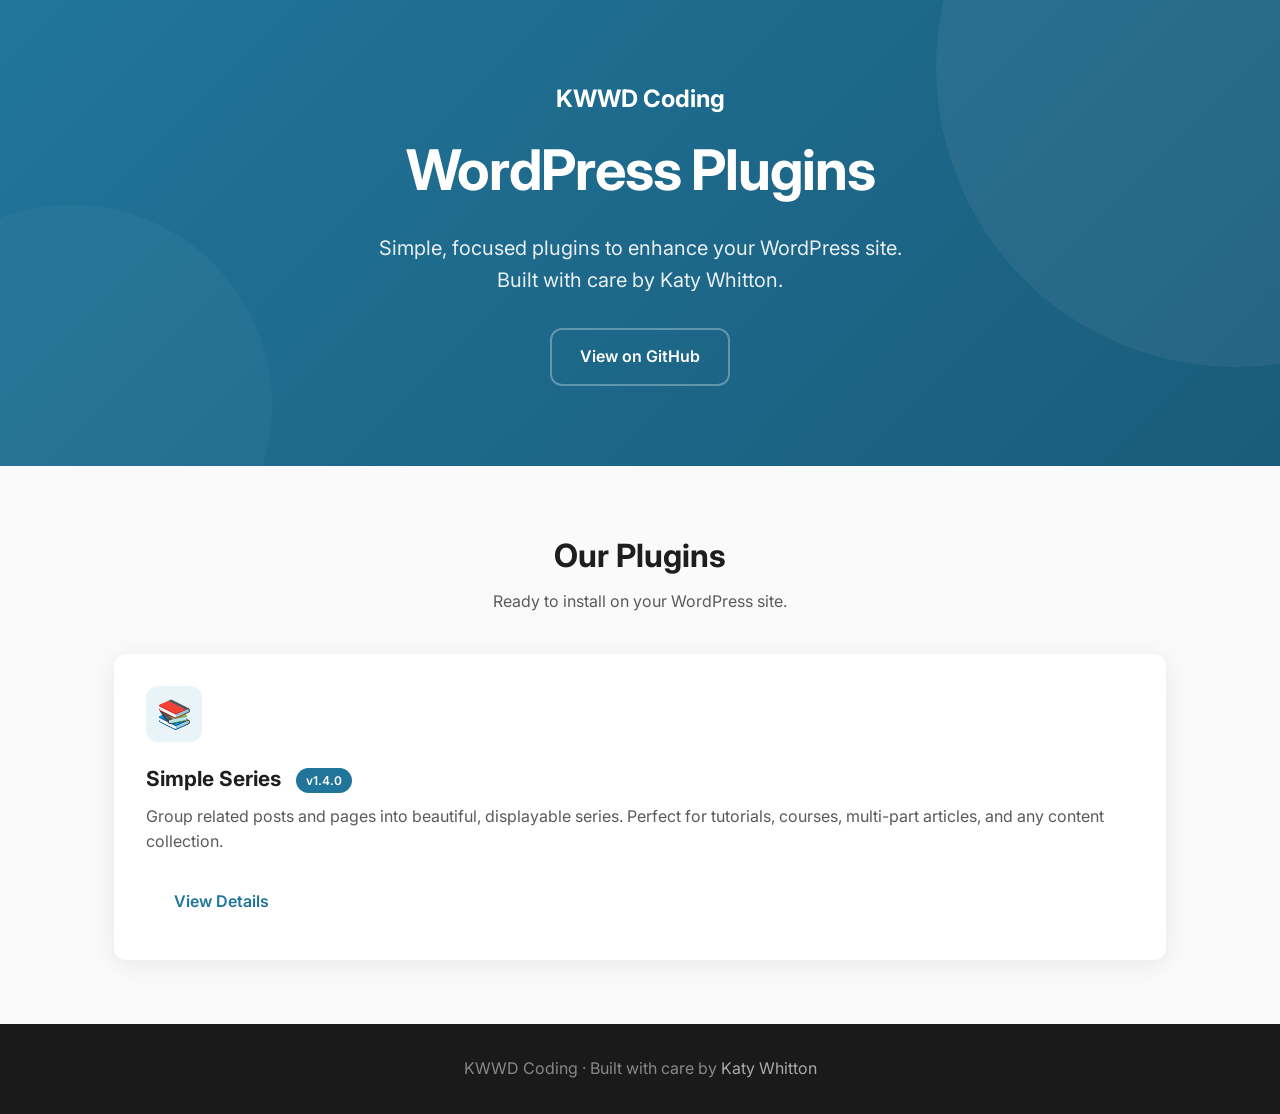
==== index.html @ b37bf4dc "v1.0 - Initial Commit - Initial commit for homepage and first plugin  page" ====
<!DOCTYPE html>
<html lang="en">
<head>
  <meta charset="UTF-8">
  <meta name="viewport" content="width=device-width, initial-scale=1.0">
  <title>KWWD WordPress Plugins</title>
  <link rel="preconnect" href="https://fonts.googleapis.com">
  <link rel="preconnect" href="https://fonts.gstatic.com" crossorigin>
  <link href="https://fonts.googleapis.com/css2?family=Inter:wght@400;500;600;700&display=swap" rel="stylesheet">
  <link rel="stylesheet" href="global.css">
</head>
<body>
  <section class="hero">
    <div class="hero-content">
      <div class="logo"><a href="https://github.com/KWWDCoding">KWWD Coding</a></div>
      <h1>WordPress Plugins</h1>
      <p class="intro">Simple, focused plugins to enhance your WordPress site. Built with care by Katy Whitton.</p>
      <div class="hero-buttons">
        <a href="https://github.com/KWWDCoding" class="btn btn-secondary">View on GitHub</a>
      </div>
    </div>
  </section>

  <section class="section">
    <div class="container">
      <div class="section-header">
        <h2>Our Plugins</h2>
        <p>Ready to install on your WordPress site.</p>
      </div>
      <div class="plugins-grid">
        <div class="plugin-card">
          <div class="plugin-icon">📚</div>
          <h3>Simple Series <span class="version">v1.4.0</span></h3>
          <p>Group related posts and pages into beautiful, displayable series. Perfect for tutorials, courses, multi-part articles, and any content collection.</p>
          <a href="kwwd-simple-series/index.html" class="btn btn-primary">View Details</a>
        </div>
      </div>
    </div>
  </section>

  <footer>
    <p>KWWD Coding · Built with care by <a href="https://www.kwwd.co.uk" target="_blank">Katy Whitton</a></p>
  </footer>
</body>
</html>
---- global.css ----
* {
      margin: 0;
      padding: 0;
      box-sizing: border-box;
    }

    :root {
      --primary: #21759b;
      --primary-dark: #1a5c7a;
      --primary-light: #e8f4f8;
      --accent: #d63638;
      --text: #1e1e1e;
      --text-muted: #5a5a5a;
      --bg: #fafafa;
      --card-bg: #ffffff;
      --border: #e0e0e0;
      --radius: 12px;
      --shadow: 0 4px 24px rgba(0,0,0,0.08);
    }

    body {
      font-family: 'Inter', -apple-system, BlinkMacSystemFont, sans-serif;
      line-height: 1.6;
      color: var(--text);
      background: var(--bg);
      min-height: 100vh;
    }
    /** INDEX **/
 .logo {
      font-size: 1.5rem;
      font-weight: 700;
      margin-bottom: 8px;
    }

    .logo a {
      color: white;
      text-decoration: none;
    }

    .plugins-grid {
      display: grid;
      grid-template-columns: repeat(auto-fit, minmax(340px, 1fr));
      gap: 24px;
      margin-top: 40px;
    }

    .plugin-card {
      background: var(--card-bg);
      border-radius: var(--radius);
      padding: 32px;
      box-shadow: var(--shadow);
      transition: transform 0.2s ease, box-shadow 0.2s ease;
      display: flex;
      flex-direction: column;
    }

    .plugin-card:hover {
      transform: translateY(-4px);
      box-shadow: 0 8px 32px rgba(0,0,0,0.12);
    }

    .plugin-icon {
      width: 56px;
      height: 56px;
      background: var(--primary-light);
      border-radius: 12px;
      display: flex;
      align-items: center;
      justify-content: center;
      margin-bottom: 20px;
      font-size: 28px;
    }

    .plugin-card h3 {
      font-size: 1.3rem;
      font-weight: 700;
      margin-bottom: 8px;
    }

    .plugin-card .version {
      display: inline-block;
      background: var(--primary);
      color: white;
      padding: 3px 10px;
      border-radius: 20px;
      font-size: 0.75rem;
      font-weight: 600;
      margin-left: 10px;
      vertical-align: middle;
    }

    .plugin-card p {
      color: var(--text-muted);
      flex-grow: 1;
      margin-bottom: 20px;
    }

    .plugin-card .btn {
      align-self: flex-start;
    }

    .intro {
      max-width: 600px;
      margin: 0 auto 48px;
      opacity: 0.9;
    }
    /** PAGES **/

    .hero {
      background: linear-gradient(135deg, var(--primary) 0%, var(--primary-dark) 100%);
      color: white;
      padding: 80px 24px;
      text-align: center;
      position: relative;
      overflow: hidden;
    }

    .hero::before {
      content: '';
      position: absolute;
      top: -50%;
      right: -20%;
      width: 600px;
      height: 600px;
      background: rgba(255,255,255,0.05);
      border-radius: 50%;
    }

    .hero::after {
      content: '';
      position: absolute;
      bottom: -30%;
      left: -10%;
      width: 400px;
      height: 400px;
      background: rgba(255,255,255,0.03);
      border-radius: 50%;
    }

    .hero-content {
      position: relative;
      z-index: 1;
      max-width: 700px;
      margin: 0 auto;
    }

    .hero h1 {
      font-size: clamp(2.5rem, 6vw, 3.5rem);
      font-weight: 700;
      margin-bottom: 16px;
      letter-spacing: -0.02em;
    }

    .hero p {
      font-size: 1.25rem;
      opacity: 0.9;
      max-width: 540px;
      margin: 0 auto 32px;
    }

    .btn {
      display: inline-flex;
      align-items: center;
      gap: 8px;
      padding: 14px 28px;
      font-size: 1rem;
      font-weight: 600;
      text-decoration: none;
      border-radius: var(--radius);
      transition: all 0.2s ease;
    }

    .btn-primary {
      background: white;
      color: var(--primary);
    }

    .btn-primary:hover {
      transform: translateY(-2px);
      box-shadow: 0 8px 24px rgba(0,0,0,0.15);
    }

    .btn-secondary {
      background: transparent;
      color: white;
      border: 2px solid rgba(255,255,255,0.3);
    }

    .btn-secondary:hover {
      background: rgba(255,255,255,0.1);
      border-color: white;
    }

    .hero-buttons {
      display: flex;
      gap: 16px;
      justify-content: center;
      flex-wrap: wrap;
    }

    .container {
      max-width: 1100px;
      margin: 0 auto;
      padding: 0 24px;
    }

    .section {
      padding: 64px 0;
    }

    .features-grid {
      display: grid;
      grid-template-columns: repeat(auto-fit, minmax(320px, 1fr));
      gap: 24px;
      margin-top: 40px;
    }

    .feature-card {
      background: var(--card-bg);
      border-radius: var(--radius);
      padding: 28px;
      box-shadow: var(--shadow);
      transition: transform 0.2s ease;
    }

    .feature-card:hover {
      transform: translateY(-4px);
    }

    .feature-icon {
      width: 48px;
      height: 48px;
      background: var(--primary-light);
      border-radius: 10px;
      display: flex;
      align-items: center;
      justify-content: center;
      margin-bottom: 16px;
      font-size: 24px;
    }

    .feature-card h3 {
      font-size: 1.2rem;
      font-weight: 600;
      margin-bottom: 8px;
    }

    .feature-card p {
      color: var(--text-muted);
      font-size: 0.95rem;
    }

    .section-header {
      text-align: center;
      margin-bottom: 16px;
    }

    .section-header h2 {
      font-size: 2rem;
      font-weight: 700;
      margin-bottom: 8px;
    }

    .section-header p {
      color: var(--text-muted);
      max-width: 600px;
      margin: 0 auto;
    }

    .use-cases {
      background: var(--card-bg);
    }

    .use-cases-grid {
      display: grid;
      grid-template-columns: repeat(auto-fit, minmax(200px, 1fr));
      gap: 20px;
      margin-top: 40px;
    }

    .use-case {
      text-align: center;
      padding: 32px 20px;
      background: var(--bg);
      border-radius: var(--radius);
    }

    .use-case-icon {
      font-size: 36px;
      margin-bottom: 12px;
    }

    .use-case h3 {
      font-weight: 600;
      margin-bottom: 4px;
    }

    .use-case p {
      font-size: 0.9rem;
      color: var(--text-muted);
    }

    .changelog {
      background: var(--card-bg);
    }

    .changelog-list {
      max-width: 700px;
      margin: 40px auto 0;
      border: 1px solid var(--border);
      border-radius: var(--radius);
      overflow: hidden;
    }

    .changelog-version {
      background: var(--primary);
      color: white;
      padding: 12px 20px;
      font-weight: 600;
      display: flex;
      justify-content: space-between;
      align-items: center;
    }

    .changelog-version .badge {
      background: rgba(255,255,255,0.2);
      padding: 4px 12px;
      border-radius: 20px;
      font-size: 0.8rem;
    }

    .changelog-content {
      padding: 20px;
    }

    .changelog-content ul {
      list-style: none;
    }

    .changelog-content li {
      padding: 6px 0;
      padding-left: 20px;
      position: relative;
      color: var(--text-muted);
      font-size: 0.95rem;
    }

    .changelog-content li::before {
      content: '';
      position: absolute;
      left: 0;
      top: 14px;
      width: 8px;
      height: 8px;
      background: var(--primary);
      border-radius: 50%;
    }

    .changelog-section {
      margin-bottom: 32px;
    }

    .changelog-section:last-child {
      margin-bottom: 0;
    }

    .cta {
      background: linear-gradient(135deg, var(--primary) 0%, var(--primary-dark) 100%);
      color: white;
      text-align: center;
      padding: 80px 24px;
    }

    .cta h2 {
      font-size: 2rem;
      margin-bottom: 12px;
    }

    .cta p {
      opacity: 0.9;
      margin-bottom: 32px;
      max-width: 500px;
      margin-left: auto;
      margin-right: auto;
    }

    footer {
      background: #1a1a1a;
      color: #888;
      padding: 32px 24px;
      text-align: center;
    }

    footer a {
      color: #aaa;
      text-decoration: none;
    }

    footer a:hover {
      color: white;
    }

    @media (max-width: 640px) {
      .hero {
        padding: 60px 20px;
      }
      .hero h1 {
        font-size: 2rem;
      }
      .section {
        padding: 48px 0;
      }
    }
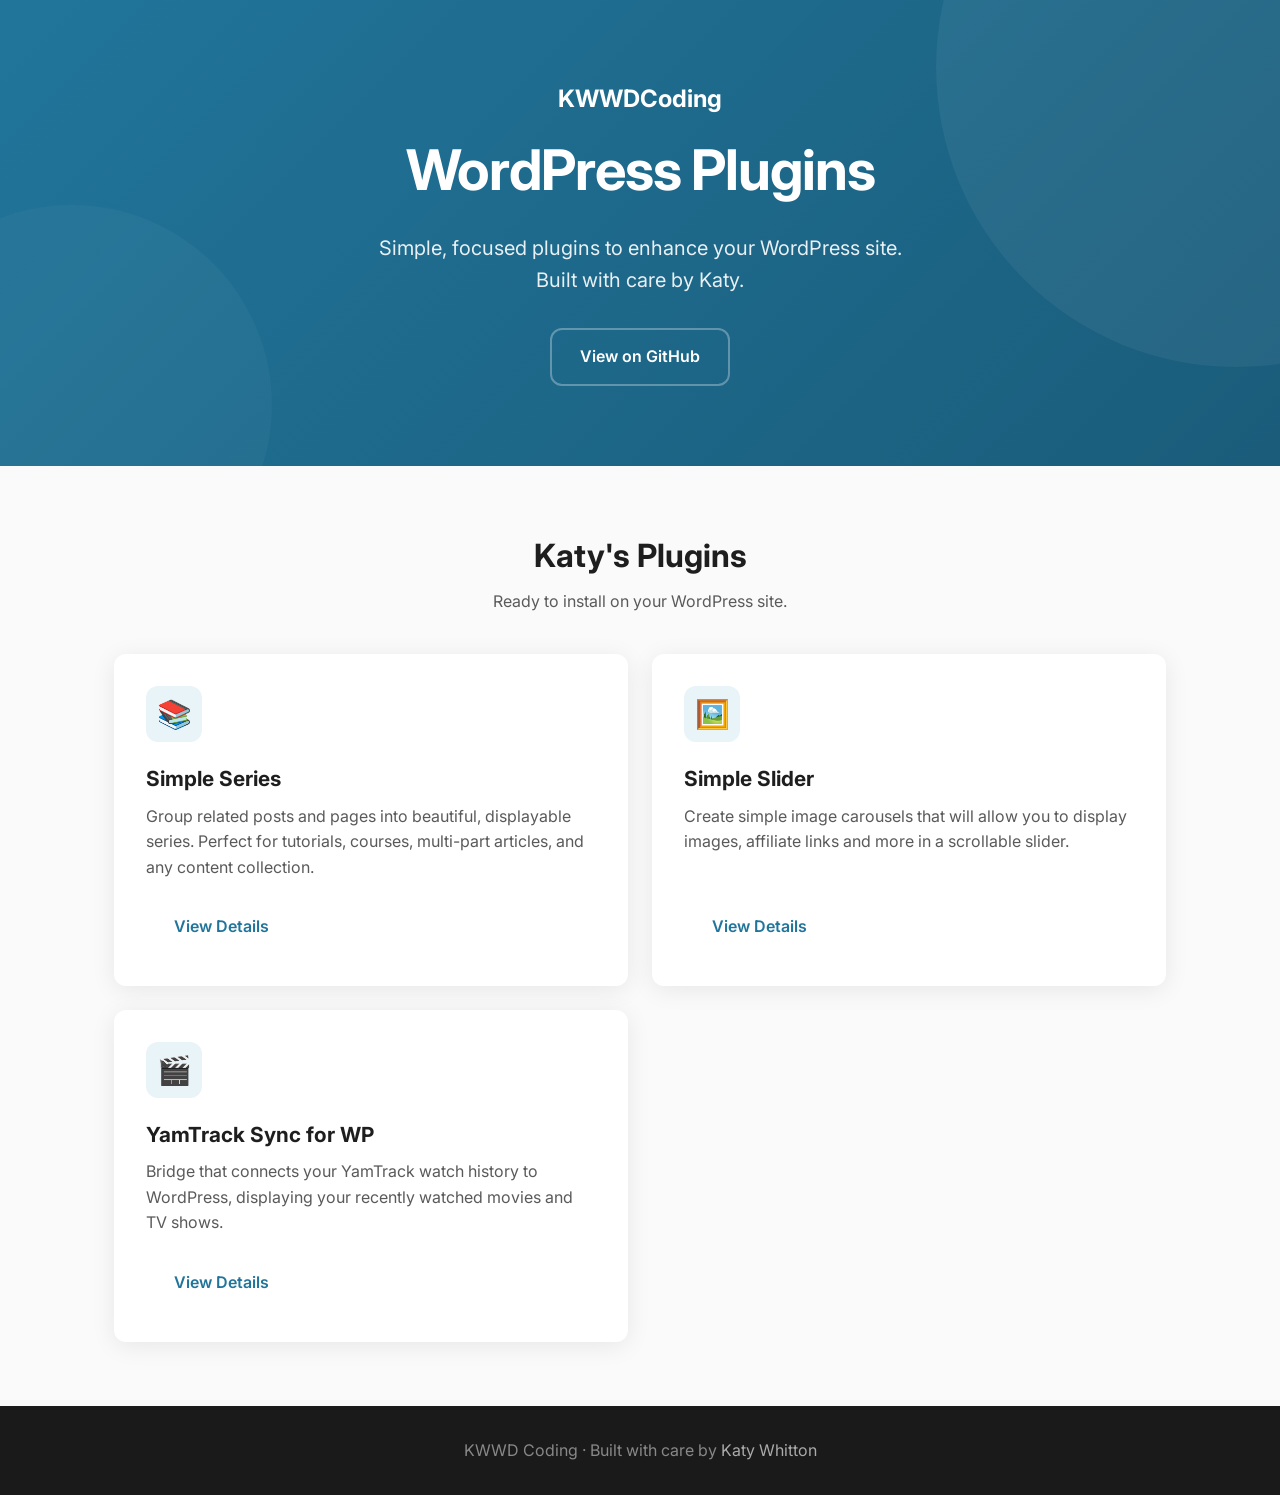
==== commit 27303da8: "v2.0 - Added in landing page for  Simple series - Added in landing page for  Simple Slider - Added i" ====
--- a/index.html
+++ b/index.html
@@ -12,9 +12,9 @@
 <body>
   <section class="hero">
     <div class="hero-content">
-      <div class="logo"><a href="https://github.com/KWWDCoding">KWWD Coding</a></div>
+      <div class="logo"><a href="https://github.com/KWWDCoding">KWWDCoding</a></div>
       <h1>WordPress Plugins</h1>
-      <p class="intro">Simple, focused plugins to enhance your WordPress site. Built with care by Katy Whitton.</p>
+      <p class="intro">Simple, focused plugins to enhance your WordPress site. Built with care by Katy.</p>
       <div class="hero-buttons">
         <a href="https://github.com/KWWDCoding" class="btn btn-secondary">View on GitHub</a>
       </div>
@@ -24,15 +24,27 @@
   <section class="section">
     <div class="container">
       <div class="section-header">
-        <h2>Our Plugins</h2>
+        <h2>Katy's Plugins</h2>
         <p>Ready to install on your WordPress site.</p>
       </div>
       <div class="plugins-grid">
         <div class="plugin-card">
           <div class="plugin-icon">📚</div>
-          <h3>Simple Series <span class="version">v1.4.0</span></h3>
+          <h3>Simple Series<!--<span class="version">v1.4.0</span>--></h3>
           <p>Group related posts and pages into beautiful, displayable series. Perfect for tutorials, courses, multi-part articles, and any content collection.</p>
           <a href="kwwd-simple-series/index.html" class="btn btn-primary">View Details</a>
+        </div>
+        <div class="plugin-card">
+          <div class="plugin-icon">🖼️</div>
+          <h3>Simple Slider</h3>
+          <p>Create simple image carousels that will allow you to display images, affiliate links and more in a scrollable slider.</p>
+          <a href="kwwd-simple-slider/index.html" class="btn btn-primary">View Details</a>
+        </div>
+        <div class="plugin-card">
+          <div class="plugin-icon">🎬</div>
+          <h3>YamTrack Sync for WP</h3>
+          <p>Bridge that connects your YamTrack watch history to WordPress, displaying your recently watched movies and TV shows.</p>
+          <a href="kwwd-yamtrack-sync/index.html" class="btn btn-primary">View Details</a>
         </div>
       </div>
     </div>
--- a/global.css
+++ b/global.css
@@ -384,6 +384,13 @@
       margin-right: auto;
     }
 
+    header {
+      background: #1a1a1a;
+      color: #888;
+      padding: 10px;
+      text-align: center;
+    }
+
     footer {
       background: #1a1a1a;
       color: #888;
@@ -391,15 +398,145 @@
       text-align: center;
     }
 
-    footer a {
+    footer a, header a {
       color: #aaa;
       text-decoration: none;
     }
 
-    footer a:hover {
-      color: white;
-    }
-
+    footer a:hover, header a:hover {
+      color: white;
+    }
+
+/*****************
+ ** YAMTRACK
+ *****************/
+.coming-soon {
+      background: rgba(255,255,255,0.15);
+      padding: 6px 14px;
+      border-radius: 20px;
+      font-size: 0.8rem;
+      font-weight: 600;
+      display: inline-block;
+      margin-top: 12px;
+    }
+    
+    .steps {
+      counter-reset: step;
+      max-width: 700px;
+      margin: 40px auto 0;
+    }
+    
+    .step {
+      display: flex;
+      gap: 20px;
+      margin-bottom: 32px;
+    }
+    
+    .step-number {
+      flex-shrink: 0;
+      width: 40px;
+      height: 40px;
+      background: var(--primary);
+      color: white;
+      border-radius: 50%;
+      display: flex;
+      align-items: center;
+      justify-content: center;
+      font-weight: 700;
+      font-size: 1.1rem;
+    }
+    
+    .step-content h3 {
+      font-weight: 600;
+      margin-bottom: 4px;
+    }
+    
+    .step-content p {
+      color: var(--text-muted);
+      font-size: 0.95rem;
+    }
+    
+    .step-content code {
+      background: var(--bg);
+      padding: 2px 8px;
+      border-radius: 4px;
+      font-size: 0.9em;
+    }
+    
+    .requirements-grid {
+      display: grid;
+      grid-template-columns: repeat(auto-fit, minmax(200px, 1fr));
+      gap: 20px;
+      margin-top: 40px;
+    }
+    
+    .requirement-item {
+      background: var(--card-bg);
+      border: 1px solid var(--border);
+      border-radius: var(--radius);
+      padding: 24px;
+      text-align: center;
+    }
+    
+    .requirement-icon {
+      font-size: 32px;
+      margin-bottom: 12px;
+    }
+    
+    .requirement-item h3 {
+      font-weight: 600;
+      margin-bottom: 4px;
+    }
+    
+    .requirement-item p {
+      font-size: 0.9rem;
+      color: var(--text-muted);
+    }
+    
+    .warning-badge {
+      background: #fef3cd;
+      color: #856404;
+      padding: 6px 12px;
+      border-radius: 6px;
+      font-size: 0.85rem;
+      display: inline-block;
+      margin-top: 8px;
+    }
+    
+    .contribute {
+      background: var(--card-bg);
+    }
+    
+    .contribute-grid {
+      display: grid;
+      grid-template-columns: repeat(auto-fit, minmax(240px, 1fr));
+      gap: 20px;
+      margin-top: 40px;
+    }
+    
+    .contribute-item {
+      text-align: center;
+      padding: 24px;
+      background: var(--bg);
+      border-radius: var(--radius);
+    }
+    
+    .contribute-icon {
+      font-size: 36px;
+      margin-bottom: 12px;
+    }
+    
+    .contribute-item h3 {
+      font-weight: 600;
+      margin-bottom: 4px;
+    }
+    
+    .contribute-item p {
+      font-size: 0.9rem;
+      color: var(--text-muted);
+    }
+
+/***** MOBILE *****/
     @media (max-width: 640px) {
       .hero {
         padding: 60px 20px;
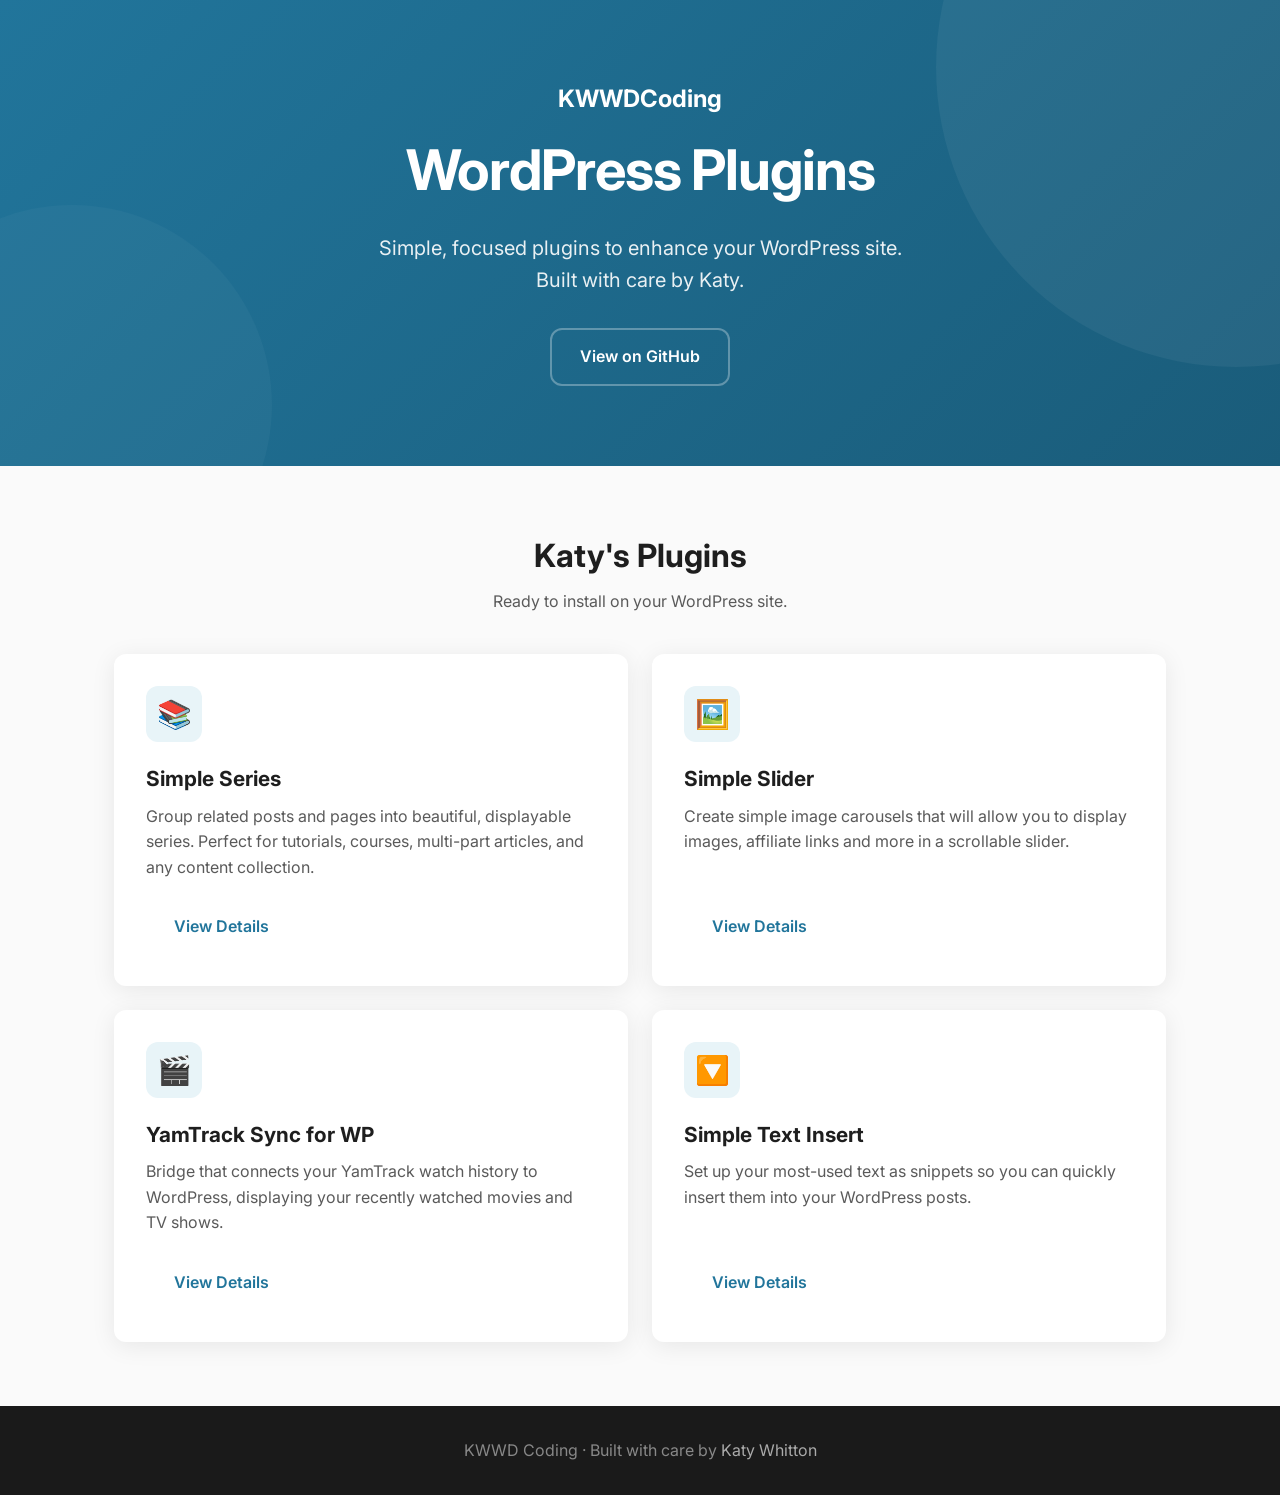
==== commit f2efb5ad: "v2.0 - Spelling fixes - URL fixes - Added new plugin (Simple Text Insert)" ====
--- a/index.html
+++ b/index.html
@@ -46,12 +46,18 @@
           <p>Bridge that connects your YamTrack watch history to WordPress, displaying your recently watched movies and TV shows.</p>
           <a href="kwwd-yamtrack-sync/index.html" class="btn btn-primary">View Details</a>
         </div>
+        <div class="plugin-card">
+          <div class="plugin-icon">🔽</div>
+          <h3>Simple Text Insert</h3>
+          <p>Set up your most-used text as snippets so you can quickly insert them into your WordPress posts.</p>
+          <a href="kwwd-simple-text-insert/index.html" class="btn btn-primary">View Details</a>
+        </div>
       </div>
     </div>
   </section>
 
   <footer>
-    <p>KWWD Coding · Built with care by <a href="https://www.kwwd.co.uk" target="_blank">Katy Whitton</a></p>
+    <p>KWWD Coding · Built with care by <a href="https://www.kwwdcoding.com" target="_blank">Katy Whitton</a></p>
   </footer>
 </body>
 </html>
--- a/global.css
+++ b/global.css
@@ -536,6 +536,16 @@
       color: var(--text-muted);
     }
 
+.comparison-table { width: 100%; border-collapse: collapse; margin-top: 24px; }
+    .comparison-table th, .comparison-table td {
+      text-align: left; padding: 14px 16px; border-bottom: 1px solid var(--border);
+      font-size: .92rem;
+    }
+    .comparison-table th { font-weight: 600; background: #f0f0f1; }
+    .comparison-table td:last-child { text-align: left; }
+    .check { color: #00a32a; font-weight: 700; }
+    .cross { color: #d63638; }    
+
 /***** MOBILE *****/
     @media (max-width: 640px) {
       .hero {
